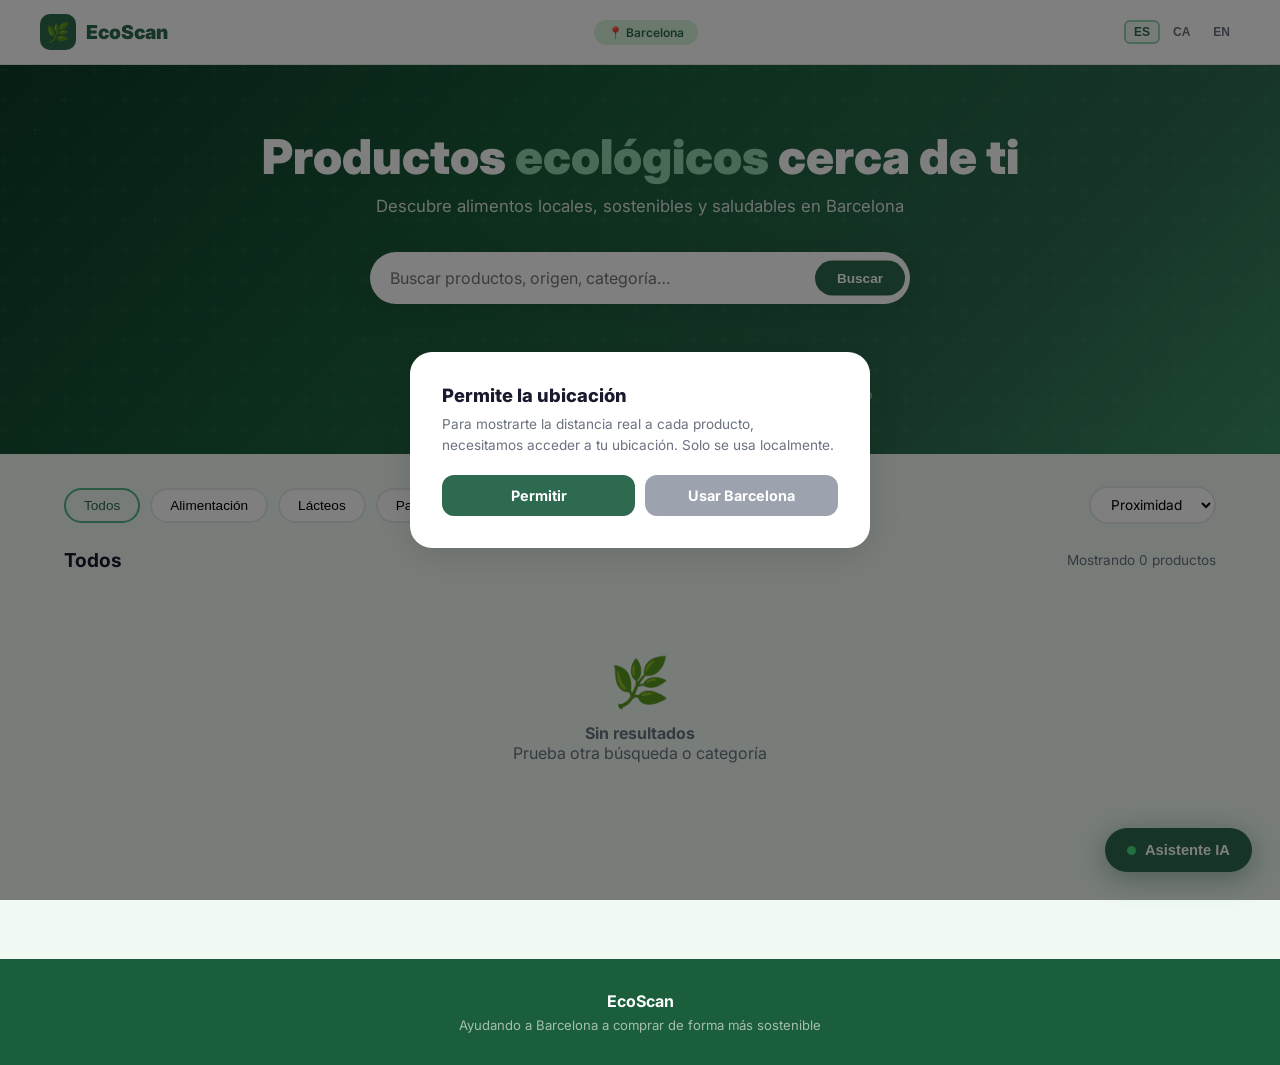
==== frontend/index.html @ 8c28e882 "feat: paginación prefetch (50 fetch / 15 por página) y búsqueda no destructiva - P_ALL acumula todos" ====
<!DOCTYPE html>
<html lang="es">

<head>
    <meta charset="UTF-8" />
    <meta name="viewport" content="width=device-width, initial-scale=1.0" />
    <title>EcoScan — Productos ecológicos en Barcelona</title>
    <meta name="description"
        content="Descubre productos ecológicos locales en Barcelona con Nutriscore, Ecoscore y huella de carbono." />
    <link rel="preconnect" href="https://fonts.googleapis.com" />
    <link rel="preconnect" href="https://fonts.gstatic.com" crossorigin />
    <link href="https://fonts.googleapis.com/css2?family=Inter:wght@400;500;600;700;800;900&display=swap"
        rel="stylesheet" />
    <link rel="stylesheet" href="css/styles.css" />
</head>

<body>

    <!-- ── Header ── -->
    <header>
        <div class="hinner">
            <a class="logo" href="#">
                <div class="logo-box">🌿</div>
                <span data-i18n="app_name">EcoScan</span>
            </a>
            <div class="loc-badge" id="locBadge">📍 Barcelona</div>
            <div class="lang-sw">
                <button class="lang-btn active" data-lang="es">ES</button>
                <button class="lang-btn" data-lang="ca">CA</button>
                <button class="lang-btn" data-lang="en">EN</button>
            </div>
        </div>
    </header>

    <!-- ── Hero ── -->
    <section class="hero">
        <h1 data-i18n="hero_title">Productos <span>ecológicos</span> cerca de ti</h1>
        <p data-i18n="hero_sub">Descubre alimentos locales, sostenibles y saludables en Barcelona</p>
        <div class="search-wrap">
            <input id="searchInput" type="text" data-i18n="search_ph" placeholder="Buscar productos, origen, categoría…"
                autocomplete="off" />
            <button id="searchBtn" class="search-btn" data-i18n="search_btn">Buscar</button>
        </div>
        <div class="hero-stats">
            <div class="hstat">
                <div class="hstat-v" id="statN">11</div>
                <div class="hstat-l" data-i18n="stat_n">productos</div>
            </div>
            <div class="hstat">
                <div class="hstat-v" id="statLocal">—</div>
                <div class="hstat-l" data-i18n="stat_local">% origen local</div>
            </div>
            <div class="hstat">
                <div class="hstat-v" id="statNS">—</div>
                <div class="hstat-l" data-i18n="stat_ns">Nutriscore A</div>
            </div>
            <div class="hstat">
                <div class="hstat-v" id="statCO2">—</div>
                <div class="hstat-l" data-i18n="stat_co2">kg CO₂ ahorrado</div>
            </div>
        </div>
    </section>

    <!-- ── Main content ── -->
    <main class="main">
        <!-- Filter chips -->
        <div class="filters">
            <button class="chip on" data-cat="all" onclick="setCat('all')" data-i18n="filters_all">Todos</button>
            <button class="chip" data-cat="Alimentación" onclick="setCat('Alimentación')"
                data-i18n="cat_food">Alimentación</button>
            <button class="chip" data-cat="Lácteos" onclick="setCat('Lácteos')" data-i18n="cat_dairy">Lácteos</button>
            <button class="chip" data-cat="Panadería" onclick="setCat('Panadería')"
                data-i18n="cat_bakery">Panadería</button>
            <button class="chip" data-cat="Bebidas" onclick="setCat('Bebidas')" data-i18n="cat_drinks">Bebidas</button>
            <select id="sortSel" class="sort">
                <option value="prox" data-i18n="sort_prox">Proximidad</option>
                <option value="ns" data-i18n="sort_ns">Nutriscore</option>
                <option value="es" data-i18n="sort_es">Ecoscore</option>
            </select>
        </div>

        <!-- Count row -->
        <div class="sh">
            <h2 data-i18n="filters_all">Todos</h2>
            <span class="sh-count" id="count"></span>
        </div>

        <!-- Product grid -->
        <div class="grid" id="grid"></div>

        <!-- Pagination -->
        <div class="pag" id="pagination"></div>
    </main>

    <!-- ── Footer ── -->
    <footer>
        <strong data-i18n="footer_title">EcoScan</strong>
        <p data-i18n="footer_sub">Ayudando a Barcelona a comprar de forma más sostenible</p>
    </footer>

    <!-- ── FAB ── -->
    <button id="fab" class="fab">
        <div class="fab-dot"></div>
        <span data-i18n="fab">Asistente IA</span>
    </button>

    <!-- ── Chat panel ── -->
    <div id="chatPanel" class="chat">
        <div class="chat-head">
            <div>🌿</div>
            <div class="chat-head-txt">
                <h3 data-i18n="chat_title">Asistente EcoScan</h3>
                <p data-i18n="chat_sub">Alimentado por Gemini AI</p>
            </div>
            <button id="chatClose" class="chat-close">✕</button>
        </div>
        <div class="chat-msgs" id="chatMsgs"></div>
        <div class="chat-inp">
            <input id="chatInput" type="text" data-i18n="chat_ph" placeholder="Pregunta sobre productos ecológicos…"
                autocomplete="off" />
            <button id="sendBtn" class="send-btn">➤</button>
        </div>
    </div>

    <!-- ── Geo permission modal ── -->
    <div id="geoOverlay" class="overlay">
        <div class="modal">
            <h2 data-i18n="modal_perm">Permite la ubicación</h2>
            <p data-i18n="modal_perm_txt">Para mostrarte la distancia real a cada producto, necesitamos acceder a tu
                ubicación. Solo se usa localmente.</p>
            <div class="mbtn-row">
                <button id="geoAllow" class="btn-p" data-i18n="modal_allow">Permitir</button>
                <button id="geoSkip" class="btn-p" style="background:#9CA3AF" onclick="closeModal()"
                    data-i18n="modal_skip">Usar Barcelona</button>
            </div>
        </div>
    </div>

    <!-- ── Scripts (order matters) ── -->
    <script src="js/i18n.js?v=2"></script>
    <script src="js/data.js?v=2"></script>
    <script src="js/geo.js?v=2"></script>
    <script src="js/render.js?v=2"></script>
    <script src="js/api.js?v=2"></script>
    <script src="js/chat.js?v=2"></script>
    <script src="js/app.js"></script>
</body>

</html>
---- frontend/css/styles.css ----
*,
*::before,
*::after {
    box-sizing: border-box;
    margin: 0;
    padding: 0
}

:root {
    --g900: #1B5E3B;
    --g700: #2D6A4F;
    --g500: #52B788;
    --g300: #95D5B2;
    --g100: #D8F3DC;
    --g50: #F0FAF3;
    --sa: #038141;
    --sb: #85BB2F;
    --sc: #FECB02;
    --sd: #EF7D00;
    --se: #E63312;
    --bg: #F0FAF3;
    --card: #fff;
    --text: #1A1A2E;
    --muted: #6B7280;
    --border: #E5E7EB;
    --sh: 0 2px 12px rgba(0, 0, 0, .07);
    --shl: 0 8px 40px rgba(0, 0, 0, .13)
}

body {
    font-family: 'Inter', sans-serif;
    background: var(--bg);
    color: var(--text);
    min-height: 100vh
}

/* ── Header ── */
header {
    background: #fff;
    border-bottom: 1px solid var(--border);
    position: sticky;
    top: 0;
    z-index: 100;
    padding: 0 24px
}

.hinner {
    max-width: 1200px;
    margin: 0 auto;
    height: 64px;
    display: flex;
    align-items: center;
    justify-content: space-between
}

.logo {
    display: flex;
    align-items: center;
    gap: 10px;
    font-weight: 900;
    font-size: 1.2rem;
    color: var(--g700);
    text-decoration: none
}

.logo-box {
    width: 36px;
    height: 36px;
    background: var(--g700);
    border-radius: 10px;
    display: flex;
    align-items: center;
    justify-content: center;
    font-size: 19px
}

.loc-badge {
    background: var(--g100);
    color: var(--g700);
    padding: 5px 14px;
    border-radius: 20px;
    font-size: .75rem;
    font-weight: 600;
    display: flex;
    align-items: center;
    gap: 5px
}

.cfg-btn {
    background: none;
    border: none;
    cursor: pointer;
    font-size: 1.3rem;
    color: var(--muted);
    padding: 6px;
    border-radius: 8px;
    transition: .15s
}

.cfg-btn:hover {
    background: var(--g50);
    color: var(--g700)
}

.lang-sw {
    display: flex;
    gap: 3px;
    align-items: center
}

.lang-btn {
    background: none;
    border: 2px solid transparent;
    border-radius: 6px;
    cursor: pointer;
    font-size: .75rem;
    font-weight: 700;
    padding: 4px 8px;
    color: var(--muted);
    transition: .15s;
    line-height: 1
}

.lang-btn.active,
.lang-btn:hover {
    border-color: var(--g300);
    background: var(--g50);
    color: var(--g700)
}

/* ── Hero ── */
.hero {
    background: linear-gradient(135deg, #0d3b26 0%, var(--g900) 40%, var(--g700) 75%, #3a8f65 100%);
    color: #fff;
    padding: 64px 24px 52px;
    text-align: center;
    position: relative;
    overflow: hidden
}

.hero::before {
    content: '';
    position: absolute;
    inset: 0;
    background: url("data:image/svg+xml,%3Csvg width='60' height='60' viewBox='0 0 60 60' xmlns='http://www.w3.org/2000/svg'%3E%3Cg fill='none' fill-rule='evenodd'%3E%3Cg fill='%23ffffff' fill-opacity='0.03'%3E%3Cpath d='M36 34v-4h-2v4h-4v2h4v4h2v-4h4v-2h-4zm0-30V0h-2v4h-4v2h4v4h2V6h4V4h-4zM6 34v-4H4v4H0v2h4v4h2v-4h4v-2H6zM6 4V0H4v4H0v2h4v4h2V6h4V4H6z'/%3E%3C/g%3E%3C/g%3E%3C/svg%3E")
}

.hero h1 {
    font-size: clamp(1.8rem, 5vw, 3rem);
    font-weight: 900;
    margin-bottom: 12px;
    line-height: 1.15;
    position: relative
}

.hero h1 span {
    color: #95d5b2
}

.hero p {
    font-size: 1.05rem;
    opacity: .85;
    margin-bottom: 36px;
    position: relative
}

.search-wrap {
    max-width: 540px;
    margin: 0 auto;
    position: relative
}

.search-wrap input {
    width: 100%;
    padding: 16px 130px 16px 20px;
    border: none;
    border-radius: 50px;
    font-size: 1rem;
    font-family: 'Inter', sans-serif;
    box-shadow: var(--shl);
    outline: none
}

.search-btn {
    position: absolute;
    right: 5px;
    top: 50%;
    transform: translateY(-50%);
    background: var(--g700);
    color: #fff;
    border: none;
    border-radius: 50px;
    padding: 10px 22px;
    cursor: pointer;
    font-weight: 700;
    font-size: .85rem;
    transition: .2s
}

.search-btn:hover {
    background: var(--g900)
}

.hero-stats {
    display: flex;
    justify-content: center;
    gap: clamp(20px, 4vw, 48px);
    margin-top: 44px;
    flex-wrap: wrap;
    position: relative
}

.hstat {
    text-align: center
}

.hstat-v {
    font-size: clamp(1.6rem, 4vw, 2.2rem);
    font-weight: 900;
    line-height: 1
}

.hstat-l {
    font-size: .78rem;
    opacity: .7;
    margin-top: 4px
}

/* ── Filters ── */
.main {
    max-width: 1200px;
    margin: 0 auto;
    padding: 32px 24px
}

.filters {
    display: flex;
    flex-wrap: wrap;
    gap: 10px;
    margin-bottom: 24px;
    align-items: center
}

.chip {
    padding: 8px 18px;
    border-radius: 50px;
    border: 2px solid var(--border);
    background: #fff;
    cursor: pointer;
    font-size: .85rem;
    font-weight: 500;
    transition: .15s;
    white-space: nowrap
}

.chip:hover,
.chip.on {
    border-color: var(--g500);
    background: var(--g50);
    color: var(--g700)
}

.sort {
    margin-left: auto;
    padding: 8px 16px;
    border-radius: 50px;
    border: 2px solid var(--border);
    background: #fff;
    font-family: 'Inter', sans-serif;
    font-size: .85rem;
    cursor: pointer;
    outline: none
}

.sh {
    display: flex;
    align-items: center;
    justify-content: space-between;
    margin-bottom: 20px
}

.sh h2 {
    font-size: 1.2rem;
    font-weight: 700
}

.sh-count {
    color: var(--muted);
    font-size: .85rem
}

/* ── Skeleton ── */
@keyframes shimmer {
    0%   { background-position: -200% 0 }
    100% { background-position:  200% 0 }
}

.skel {
    background: linear-gradient(90deg, #e8e8e8 25%, #f3f3f3 50%, #e8e8e8 75%);
    background-size: 200% 100%;
    animation: shimmer 1.4s infinite;
    border-radius: 6px
}

.card-skel { pointer-events: none }

.grid-loading {
    opacity: .45;
    pointer-events: none;
    transition: opacity .2s
}
.skel-img    { width: 2rem; height: 2rem; flex-shrink: 0; border-radius: 6px }
.skel-line   { height: 12px; border-radius: 4px }
.skel-rating { height: 32px; margin: 0 0 2px }
.skel-score  { height: 48px; flex: 1; border-radius: 8px }
.skel-dist   { height: 36px; margin: 8px 18px }

/* ── Pagination ── */
.pag {
    display: flex;
    justify-content: center;
    align-items: center;
    gap: 4px;
    margin: 36px 0 8px;
    flex-wrap: wrap
}

.pag-btn {
    min-width: 38px;
    height: 38px;
    padding: 0 8px;
    border-radius: 10px;
    border: none;
    background: transparent;
    font-family: 'Inter', sans-serif;
    font-size: .9rem;
    font-weight: 600;
    cursor: pointer;
    color: var(--muted);
    transition: background .15s, color .15s
}

.pag-btn:hover:not(:disabled):not(.active) {
    background: var(--g100);
    color: var(--g700)
}

.pag-btn.active {
    background: var(--g700);
    color: #fff;
    border-radius: 10px
}

.pag-btn:disabled {
    opacity: .3;
    cursor: default
}

.pag-arrow {
    font-size: 1.2rem;
    color: var(--g700)
}

.pag-ellipsis {
    color: var(--muted);
    font-size: .9rem;
    padding: 0 4px;
    user-select: none
}

/* ── Grid & Card ── */
.grid {
    display: grid;
    grid-template-columns: repeat(auto-fill, minmax(300px, 1fr));
    gap: 20px
}

.card {
    background: #fff;
    border-radius: 18px;
    overflow: hidden;
    box-shadow: var(--sh);
    transition: transform .2s, box-shadow .2s;
    cursor: pointer;
    border: 1px solid transparent
}

.card:hover {
    transform: translateY(-5px);
    box-shadow: var(--shl);
    border-color: var(--g100)
}

.card-top {
    padding: 18px 18px 14px;
    display: flex;
    align-items: flex-start;
    gap: 14px;
    border-bottom: 1px solid var(--border)
}

.p-emoji {
    font-size: 2.8rem;
    line-height: 1;
    flex-shrink: 0
}

.p-img {
    width: 4rem;
    height: 4rem;
    object-fit: contain;
    border-radius: 6px;
    flex-shrink: 0;
    background: #f9fafb
}

.p-meta {
    flex: 1;
    min-width: 0
}

.p-cat {
    font-size: .7rem;
    color: var(--muted);
    font-weight: 600;
    text-transform: uppercase;
    letter-spacing: .06em;
    margin-bottom: 3px
}

.p-name {
    font-size: 1rem;
    font-weight: 700;
    margin-bottom: 4px;
    white-space: nowrap;
    overflow: hidden;
    text-overflow: ellipsis
}

.p-origin {
    font-size: .78rem;
    color: var(--muted);
    display: flex;
    align-items: center;
    gap: 3px
}

.season {
    background: #FFF8E1;
    color: #E65100;
    padding: 3px 9px;
    border-radius: 5px;
    font-size: .65rem;
    font-weight: 700;
    flex-shrink: 0
}

/* ── Rating banner ── */
.rating-bar {
    padding: 9px 18px;
    display: flex;
    align-items: center;
    gap: 8px;
    font-size: .8rem;
    font-weight: 600
}

/* ── Scores row ── */
.scores-row {
    padding: 12px 18px;
    display: flex;
    align-items: flex-end;
    gap: 14px;
    border-bottom: 1px solid var(--border)
}

.score-col {
    display: flex;
    flex-direction: column;
    align-items: center;
    gap: 4px
}

.score-label {
    font-size: .62rem;
    font-weight: 600;
    text-transform: uppercase;
    letter-spacing: .05em;
    color: var(--muted)
}

.ns-scale {
    display: flex;
    gap: 3px
}

.ns-l {
    width: 24px;
    height: 24px;
    border-radius: 5px;
    display: flex;
    align-items: center;
    justify-content: center;
    font-size: .7rem;
    font-weight: 800;
    color: #fff;
    opacity: .3;
    transition: .2s
}

.ns-l.active {
    opacity: 1;
    transform: scale(1.15)
}

.ns-l.na {
    opacity: .5;
    font-size: .65rem
}

.nl-a {
    background: var(--sa)
}

.nl-b {
    background: var(--sb)
}

.nl-c {
    background: var(--sc);
    color: #333 !important
}

.nl-d {
    background: var(--sd)
}

.nl-e {
    background: var(--se)
}

.nl-x {
    background: #9CA3AF
}

.price-col {
    margin-left: auto;
    text-align: right
}

.price-val {
    font-weight: 800;
    font-size: 1.1rem;
    color: var(--g700)
}

.price-unit {
    font-size: .72rem;
    color: var(--muted);
    font-weight: 400
}

.co2-tag {
    font-size: .68rem;
    font-weight: 600;
    margin-top: 2px
}

/* ── Distance bar ── */
.dist-section {
    padding: 10px 18px 14px
}

.dist-header {
    display: flex;
    justify-content: space-between;
    font-size: .72rem;
    color: var(--muted);
    margin-bottom: 6px
}

.dist-header strong {
    font-weight: 600;
    color: var(--text)
}

.dist-bar {
    height: 7px;
    background: var(--g100);
    border-radius: 4px;
    overflow: hidden
}

.dist-fill {
    height: 100%;
    border-radius: 4px
}

/* ── Certs ── */
.card-foot {
    padding: 12px 18px;
    border-top: 1px solid var(--border);
    display: flex;
    gap: 4px;
    flex-wrap: wrap
}

.cert {
    background: var(--g100);
    color: var(--g700);
    padding: 3px 9px;
    border-radius: 5px;
    font-size: .68rem;
    font-weight: 600
}

/* ── FAB ── */
.fab {
    position: fixed;
    bottom: 28px;
    right: 28px;
    background: var(--g700);
    color: #fff;
    border: none;
    border-radius: 50px;
    padding: 14px 22px;
    font-size: .92rem;
    font-weight: 700;
    cursor: pointer;
    box-shadow: 0 6px 28px rgba(45, 106, 79, .45);
    display: flex;
    align-items: center;
    gap: 9px;
    z-index: 200;
    transition: .2s
}

.fab:hover {
    background: var(--g900);
    transform: scale(1.04)
}

.fab-dot {
    width: 9px;
    height: 9px;
    background: #4ade80;
    border-radius: 50%;
    animation: pulse 2s infinite
}

@keyframes pulse {

    0%,
    100% {
        opacity: 1;
        transform: scale(1)
    }

    50% {
        opacity: .5;
        transform: scale(.8)
    }
}

/* ── Chat panel ── */
.chat {
    position: fixed;
    bottom: 88px;
    right: 28px;
    width: 380px;
    max-width: calc(100vw - 40px);
    background: #fff;
    border-radius: 22px;
    box-shadow: var(--shl);
    z-index: 200;
    display: none;
    flex-direction: column;
    max-height: 580px;
    overflow: hidden
}

.chat.open {
    display: flex
}

.chat-head {
    padding: 16px 18px;
    background: var(--g700);
    color: #fff;
    display: flex;
    align-items: center;
    gap: 12px
}

.chat-head-txt h3 {
    font-size: .9rem;
    font-weight: 700
}

.chat-head-txt p {
    font-size: .72rem;
    opacity: .75
}

.chat-close {
    margin-left: auto;
    background: rgba(255, 255, 255, .15);
    border: none;
    color: #fff;
    width: 28px;
    height: 28px;
    border-radius: 50%;
    cursor: pointer;
    font-size: 1rem;
    display: flex;
    align-items: center;
    justify-content: center
}

.chat-msgs {
    flex: 1;
    overflow-y: auto;
    padding: 14px;
    display: flex;
    flex-direction: column;
    gap: 10px
}

.msg {
    max-width: 88%;
    padding: 10px 14px;
    border-radius: 16px;
    font-size: .84rem;
    line-height: 1.45
}

.msg.bot {
    background: var(--g50);
    border: 1px solid var(--g100);
    align-self: flex-start;
    border-bottom-left-radius: 4px
}

.msg.bot p { margin: 0 0 6px }
.msg.bot p:last-child { margin-bottom: 0 }
.msg.bot ul {
    margin: 4px 0 6px;
    padding-left: 18px
}
.msg.bot li { margin-bottom: 3px }
.msg.bot strong { font-weight: 700; color: var(--g900) }
.msg.bot em { font-style: italic }

.msg.user {
    background: var(--g700);
    color: #fff;
    align-self: flex-end;
    border-bottom-right-radius: 4px
}

.chat-inp {
    padding: 12px 14px;
    border-top: 1px solid var(--border);
    display: flex;
    gap: 8px
}

.chat-inp input {
    flex: 1;
    padding: 10px 14px;
    border: 2px solid var(--border);
    border-radius: 50px;
    font-family: 'Inter', sans-serif;
    font-size: .84rem;
    outline: none;
    transition: .15s
}

.chat-inp input:focus {
    border-color: var(--g500)
}

.send-btn {
    background: var(--g700);
    color: #fff;
    border: none;
    border-radius: 50%;
    width: 40px;
    height: 40px;
    cursor: pointer;
    font-size: 1.1rem;
    flex-shrink: 0;
    transition: .15s
}

.send-btn:hover {
    background: var(--g900)
}

.typing {
    display: flex;
    gap: 5px;
    padding: 10px 14px;
    background: var(--g50);
    border-radius: 16px;
    border-bottom-left-radius: 4px;
    align-self: flex-start
}

.td {
    width: 8px;
    height: 8px;
    background: var(--g500);
    border-radius: 50%;
    animation: bounce 1.2s infinite
}

.td:nth-child(2) {
    animation-delay: .2s
}

.td:nth-child(3) {
    animation-delay: .4s
}

@keyframes bounce {

    0%,
    60%,
    100% {
        transform: translateY(0);
        opacity: .5
    }

    30% {
        transform: translateY(-7px);
        opacity: 1
    }
}

/* ── Modal ── */
.overlay {
    display: none;
    position: fixed;
    inset: 0;
    background: rgba(0, 0, 0, .5);
    z-index: 300;
    align-items: center;
    justify-content: center;
    padding: 20px
}

.overlay.open {
    display: flex
}

.modal {
    background: #fff;
    border-radius: 22px;
    padding: 32px;
    max-width: 460px;
    width: 100%;
    box-shadow: var(--shl)
}

.modal h2 {
    font-size: 1.15rem;
    font-weight: 800;
    margin-bottom: 8px
}

.modal p {
    color: var(--muted);
    font-size: .85rem;
    line-height: 1.5;
    margin-bottom: 20px
}

.mbtn-row {
    display: flex;
    gap: 10px
}

.btn-p {
    flex: 1;
    background: var(--g700);
    color: #fff;
    border: none;
    padding: 12px;
    border-radius: 12px;
    font-family: 'Inter', sans-serif;
    font-size: .9rem;
    font-weight: 700;
    cursor: pointer;
    transition: .15s
}

.btn-p:hover {
    background: var(--g900)
}

/* ── Footer ── */
footer {
    background: var(--g900);
    color: #fff;
    padding: 32px 24px;
    text-align: center;
    margin-top: 60px
}

footer p {
    opacity: .6;
    font-size: .82rem;
    margin-top: 6px
}

.no-r {
    text-align: center;
    padding: 60px;
    color: var(--muted);
    grid-column: 1/-1
}

.no-r-i {
    font-size: 3rem;
    margin-bottom: 12px
}

@media (max-width: 600px) {
    header {
        padding: 0 12px
    }

    .hinner {
        height: 52px
    }

    .logo {
        font-size: 1rem;
        gap: 7px
    }

    .logo-box {
        width: 30px;
        height: 30px;
        font-size: 15px
    }

    .loc-badge {
        font-size: .68rem;
        padding: 4px 10px
    }

    .lang-btn {
        font-size: .68rem;
        padding: 3px 6px
    }

    .hero {
        padding: 28px 16px 24px
    }

    .hero h1 {
        font-size: 1.7rem
    }

    .hero p {
        font-size: .9rem;
        margin-bottom: 20px
    }

    .search-wrap {
        max-width: 100%
    }

    .search-wrap input {
        padding: 13px 96px 13px 16px;
        font-size: .9rem
    }

    .search-btn {
        font-size: .78rem;
        padding: 8px 14px
    }

    .hstat-v {
        font-size: 1.5rem
    }

    .hero-stats {
        gap: 14px;
        margin-top: 22px
    }

    .main {
        padding: 20px 12px
    }

    .filters {
        flex-wrap: nowrap;
        overflow-x: auto;
        padding-bottom: 6px;
        -webkit-overflow-scrolling: touch;
        scrollbar-width: none
    }

    .filters::-webkit-scrollbar {
        display: none
    }

    .chip {
        flex-shrink: 0
    }

    .sort {
        flex-shrink: 0;
        margin-left: 8px
    }

    .grid {
        grid-template-columns: 1fr
    }

    .fab {
        padding: 12px 18px;
        font-size: .85rem;
        bottom: 16px;
        right: 16px
    }

    .chat {
        position: fixed;
        inset: 0;
        width: 100%;
        max-width: 100%;
        border-radius: 0;
        max-height: 100dvh
    }
}
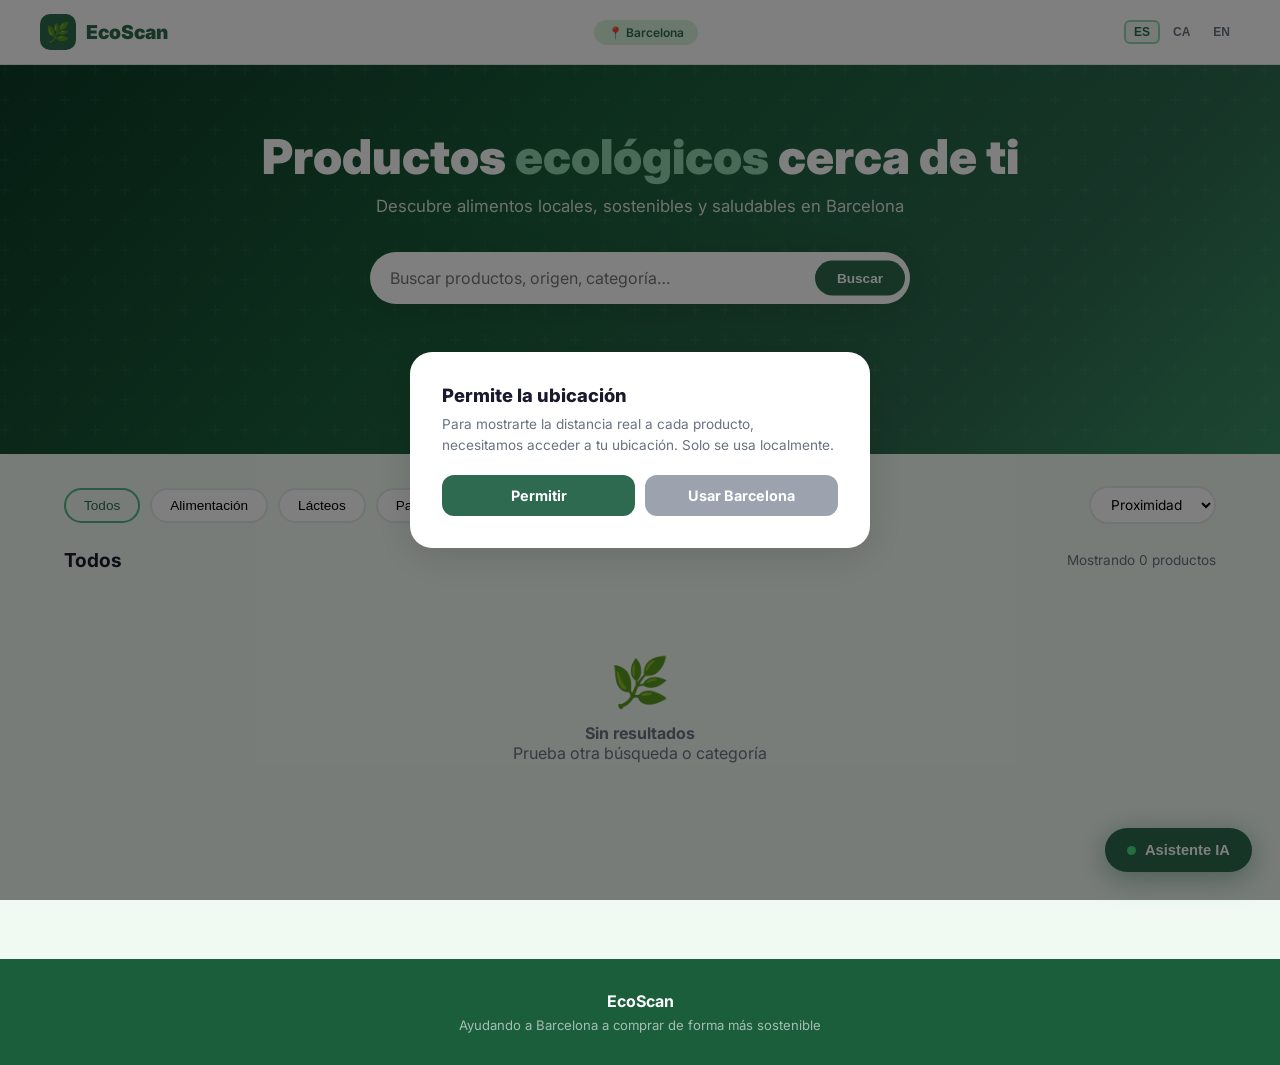
==== commit cb161850: "feat: proximity sort from user location and remove CO2 stats - Backend sorts products by real distan" ====
--- a/frontend/index.html
+++ b/frontend/index.html
@@ -54,10 +54,6 @@
                 <div class="hstat-v" id="statNS">—</div>
                 <div class="hstat-l" data-i18n="stat_ns">Nutriscore A</div>
             </div>
-            <div class="hstat">
-                <div class="hstat-v" id="statCO2">—</div>
-                <div class="hstat-l" data-i18n="stat_co2">kg CO₂ ahorrado</div>
-            </div>
         </div>
     </section>
 
@@ -78,6 +74,13 @@
                 <option value="es" data-i18n="sort_es">Ecoscore</option>
             </select>
         </div>
+
+        <!-- IA Filter chips-->
+        <h6 class="filters_ai hidden" id="filters_ia-component">
+            <span class="filters_ai-title"> 
+                <span data-i18n="filters_ia-title">Filtros IA</span> :
+            </span>
+        </h6>
 
         <!-- Count row -->
         <div class="sh">
@@ -112,13 +115,36 @@
                 <h3 data-i18n="chat_title">Asistente EcoScan</h3>
                 <p data-i18n="chat_sub">Alimentado por Gemini AI</p>
             </div>
-            <button id="chatClose" class="chat-close">✕</button>
+            <div class="chat-head-actions">
+                <button id="chatNewBtn" class="chat-head-btn" title="Nueva conversación">＋</button>
+                <button id="chatHistBtn" class="chat-head-btn" title="Historial">💬</button>
+                <button id="chatClose" class="chat-close">✕</button>
+            </div>
         </div>
         <div class="chat-msgs" id="chatMsgs"></div>
+        <div id="chatHistoryPanel" class="chat-history"></div>
         <div class="chat-inp">
             <input id="chatInput" type="text" data-i18n="chat_ph" placeholder="Pregunta sobre productos ecológicos…"
                 autocomplete="off" />
             <button id="sendBtn" class="send-btn">➤</button>
+        </div>
+    </div>
+
+    <!-- ── Product detail modal ── -->
+    <div id="productModal" class="pm-overlay">
+        <div class="pm-backdrop" onclick="closeProductModal()"></div>
+        <div class="pm-card">
+            <button class="pm-close-btn" onclick="closeProductModal()">✕</button>
+            <div class="pm-img-col" id="pmImgCol"></div>
+            <div class="pm-info-col" id="pmInfoCol"></div>
+            <div class="pm-chat-col">
+                <div class="pm-chat-head">💬 <span data-i18n="chat_title">Asistente EcoScan</span></div>
+                <div class="pm-chat-msgs" id="pmChatMsgs"></div>
+                <div class="pm-chat-inp">
+                    <input id="pmChatInput" type="text" autocomplete="off" />
+                    <button id="pmSendBtn" class="send-btn">➤</button>
+                </div>
+            </div>
         </div>
     </div>
 
@@ -143,6 +169,7 @@
     <script src="js/render.js?v=2"></script>
     <script src="js/api.js?v=2"></script>
     <script src="js/chat.js?v=2"></script>
+    <script src="js/modal.js"></script>
     <script src="js/app.js"></script>
 </body>
 
--- a/frontend/css/styles.css
+++ b/frontend/css/styles.css
@@ -241,6 +241,19 @@
     align-items: center
 }
 
+.filters_ai {
+    display: flex;
+    align-items: center;
+    gap: 4px;
+    flex-wrap: wrap;
+    margin-bottom: 24px;
+}
+
+.filters_ai-title{
+    white-space: nowrap;
+    display: inline-block;
+}
+
 .chip {
     padding: 8px 18px;
     border-radius: 50px;
@@ -258,6 +271,21 @@
     border-color: var(--g500);
     background: var(--g50);
     color: var(--g700)
+}
+
+.filters_ai {
+    .chip {
+        padding: 2px 10px;
+        cursor: default;
+    }
+
+    .chip.delete {
+        cursor: pointer;
+    }
+}
+
+.filters_ai.hidden {
+    display: none;
 }
 
 .sort {
@@ -702,8 +730,34 @@
     opacity: .75
 }
 
+.chat-head-actions {
+    margin-left: auto;
+    display: flex;
+    align-items: center;
+    gap: 6px
+}
+
+.chat-head-btn {
+    background: rgba(255, 255, 255, .15);
+    border: none;
+    color: #fff;
+    width: 28px;
+    height: 28px;
+    border-radius: 50%;
+    cursor: pointer;
+    font-size: .85rem;
+    display: flex;
+    align-items: center;
+    justify-content: center;
+    transition: background .15s
+}
+
+.chat-head-btn:hover,
+.chat-head-btn.active {
+    background: rgba(255, 255, 255, .3)
+}
+
 .chat-close {
-    margin-left: auto;
     background: rgba(255, 255, 255, .15);
     border: none;
     color: #fff;
@@ -717,6 +771,57 @@
     justify-content: center
 }
 
+.chat-close:hover {
+    background: rgba(255, 255, 255, .3)
+}
+
+.chat-history {
+    display: none;
+    flex-direction: column;
+    gap: 8px;
+    flex: 1;
+    overflow-y: auto;
+    padding: 14px
+}
+
+.chat-history.open {
+    display: flex
+}
+
+.chat-hist-item {
+    background: var(--g50);
+    border: 1px solid var(--g100);
+    border-radius: 12px;
+    padding: 10px 14px;
+    cursor: pointer;
+    transition: background .15s
+}
+
+.chat-hist-item:hover {
+    background: var(--g100)
+}
+
+.chi-title {
+    font-size: .84rem;
+    font-weight: 600;
+    white-space: nowrap;
+    overflow: hidden;
+    text-overflow: ellipsis
+}
+
+.chi-date {
+    font-size: .72rem;
+    color: #6B7280;
+    margin-top: 3px
+}
+
+.chat-hist-empty {
+    text-align: center;
+    color: #9CA3AF;
+    font-size: .84rem;
+    margin-top: 24px
+}
+
 .chat-msgs {
     flex: 1;
     overflow-y: auto;
@@ -743,6 +848,37 @@
 
 .msg.bot p { margin: 0 0 6px }
 .msg.bot p:last-child { margin-bottom: 0 }
+.tool-progress {
+    color: #6B7280;
+    font-style: italic;
+    animation: tool-pulse 1.4s ease-in-out infinite;
+}
+@keyframes tool-pulse {
+    0%, 100% { opacity: 1 }
+    50%       { opacity: 0.35 }
+}
+.chat-product-link {
+    background: var(--g100);
+    border: 1px solid var(--g300);
+    color: var(--g700);
+    border-radius: 20px;
+    padding: 3px 12px;
+    font-size: .8rem;
+    font-weight: 600;
+    cursor: pointer;
+    font-family: inherit;
+    display: inline-flex;
+    align-items: center;
+    gap: 4px;
+    vertical-align: middle;
+    transition: background .15s, transform .1s
+}
+
+.chat-product-link:hover {
+    background: var(--g200);
+    transform: translateY(-1px)
+}
+
 .msg.bot ul {
     margin: 4px 0 6px;
     padding-left: 18px
@@ -926,6 +1062,297 @@
     margin-bottom: 12px
 }
 
+/* ── Product detail modal ─────────────────────────────────────────────────── */
+.pm-overlay {
+    position: fixed;
+    inset: 0;
+    z-index: 300;
+    display: none;
+    align-items: center;
+    justify-content: center;
+    padding: 20px
+}
+
+.pm-overlay.open {
+    display: flex
+}
+
+.pm-backdrop {
+    position: absolute;
+    inset: 0;
+    background: rgba(0, 0, 0, .55);
+    backdrop-filter: blur(3px)
+}
+
+.pm-card {
+    position: relative;
+    z-index: 1;
+    background: #fff;
+    border-radius: 20px;
+    overflow: hidden;
+    width: 90vw;
+    max-width: 1100px;
+    height: 85vh;
+    display: grid;
+    grid-template-columns: 260px 1fr 320px;
+    box-shadow: 0 25px 60px rgba(0, 0, 0, .3)
+}
+
+.pm-close-btn {
+    position: absolute;
+    top: 12px;
+    right: 12px;
+    z-index: 10;
+    background: rgba(255, 255, 255, .2);
+    border: none;
+    width: 32px;
+    height: 32px;
+    border-radius: 50%;
+    cursor: pointer;
+    font-size: .9rem;
+    display: flex;
+    align-items: center;
+    justify-content: center;
+    color: #fff;
+    transition: background .15s
+}
+
+.pm-close-btn:hover {
+    background: rgba(255, 255, 255, .35)
+}
+
+.pm-img-col {
+    background: var(--g50);
+    display: flex;
+    align-items: center;
+    justify-content: center;
+    overflow: hidden;
+    border-right: 1px solid var(--g100)
+}
+
+.pm-img {
+    width: 100%;
+    height: 100%;
+    object-fit: contain;
+    padding: 24px
+}
+
+.pm-emoji-large {
+    font-size: 6rem
+}
+
+.pm-info-col {
+    overflow-y: auto;
+    padding: 28px 24px;
+    border-right: 1px solid var(--g100)
+}
+
+.pm-title {
+    font-size: 1.2rem;
+    font-weight: 800;
+    color: #111827;
+    margin: 0 40px 6px 0;
+    line-height: 1.3
+}
+
+.pm-cat-origin {
+    font-size: .82rem;
+    color: #6B7280;
+    margin-bottom: 16px
+}
+
+.pm-rating-bar {
+    display: inline-block;
+    border-radius: 8px;
+    padding: 6px 14px;
+    font-size: .82rem;
+    font-weight: 600;
+    margin-bottom: 20px
+}
+
+.pm-scores {
+    display: flex;
+    flex-direction: column;
+    gap: 10px;
+    margin-bottom: 18px
+}
+
+.pm-score-row {
+    display: flex;
+    align-items: center;
+    gap: 12px
+}
+
+.pm-score-lbl {
+    font-size: .68rem;
+    font-weight: 700;
+    letter-spacing: .04em;
+    color: #6B7280;
+    width: 84px;
+    flex-shrink: 0
+}
+
+.pm-co2 {
+    font-size: .84rem;
+    font-weight: 600;
+    margin-bottom: 10px
+}
+
+.pm-dist {
+    font-size: .82rem;
+    color: #6B7280;
+    margin-bottom: 18px
+}
+
+.pm-desc {
+    font-size: .84rem;
+    color: #374151;
+    line-height: 1.6;
+    margin-bottom: 16px
+}
+
+.pm-brand {
+    font-size: .75rem;
+    font-weight: 700;
+    letter-spacing: .06em;
+    text-transform: uppercase;
+    color: #6B7280;
+    margin-bottom: 4px
+}
+
+.pm-top-badges {
+    display: flex;
+    flex-wrap: wrap;
+    align-items: center;
+    gap: 8px;
+    margin-bottom: 18px
+}
+
+.pm-nova {
+    display: inline-flex;
+    align-items: center;
+    color: #fff;
+    font-size: .72rem;
+    font-weight: 700;
+    border-radius: 20px;
+    padding: 5px 12px
+}
+
+.pm-section-title {
+    font-size: .75rem;
+    font-weight: 700;
+    letter-spacing: .04em;
+    text-transform: uppercase;
+    color: #6B7280;
+    margin: 18px 0 8px
+}
+
+.pm-nut-table {
+    width: 100%;
+    border-collapse: collapse;
+    font-size: .83rem;
+    margin-bottom: 4px
+}
+
+.pm-nut-table td {
+    padding: 5px 8px;
+    border-bottom: 1px solid var(--g100)
+}
+
+.pm-nut-table td:last-child {
+    text-align: right;
+    font-variant-numeric: tabular-nums
+}
+
+.pm-nut-sub td {
+    color: #6B7280;
+    font-size: .78rem
+}
+
+.pm-allergens {
+    font-size: .81rem;
+    color: #92400e;
+    background: #fef3c7;
+    border-radius: 8px;
+    padding: 8px 12px;
+    margin: 0 0 4px
+}
+
+.pm-tags {
+    display: flex;
+    flex-wrap: wrap;
+    gap: 6px;
+    margin-top: 8px
+}
+
+.pm-chat-col {
+    display: flex;
+    flex-direction: column;
+    background: var(--g50);
+    overflow: hidden
+}
+
+.pm-chat-head {
+    background: var(--g700);
+    color: #fff;
+    padding: 13px 16px;
+    font-size: .84rem;
+    font-weight: 600;
+    flex-shrink: 0
+}
+
+.pm-chat-msgs {
+    flex: 1;
+    overflow-y: auto;
+    padding: 14px;
+    display: flex;
+    flex-direction: column;
+    gap: 10px
+}
+
+.pm-chat-inp {
+    padding: 10px;
+    background: #fff;
+    border-top: 1px solid var(--g100);
+    display: flex;
+    gap: 8px;
+    flex-shrink: 0
+}
+
+.pm-chat-inp input {
+    flex: 1;
+    border: 1px solid var(--g200);
+    border-radius: 20px;
+    padding: 8px 14px;
+    font-size: .84rem;
+    outline: none;
+    font-family: inherit
+}
+
+.pm-chat-inp input:focus {
+    border-color: var(--g500)
+}
+
+@media (max-width: 768px) {
+    .pm-card {
+        grid-template-columns: 1fr;
+        grid-template-rows: 180px auto 1fr;
+        width: 96vw;
+        height: 92vh
+    }
+
+    .pm-img-col {
+        border-right: none;
+        border-bottom: 1px solid var(--g100)
+    }
+
+    .pm-info-col {
+        border-right: none;
+        border-bottom: 1px solid var(--g100);
+        max-height: 220px
+    }
+}
+
 @media (max-width: 600px) {
     header {
         padding: 0 12px
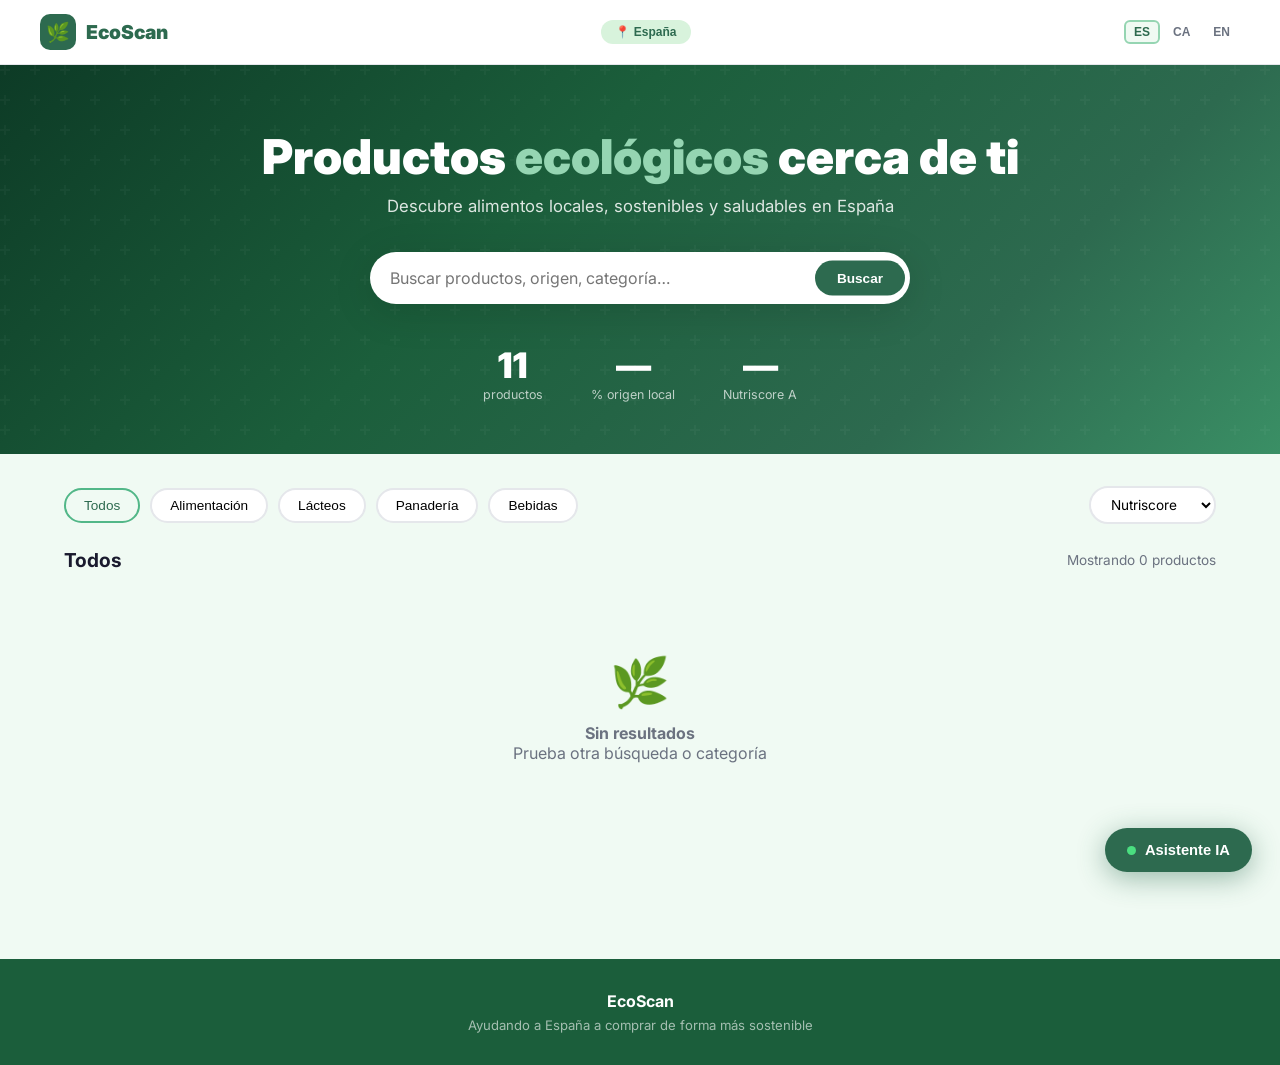
==== commit 3b545da1: "feat: location modal with geo/manual input, national scope and score sort fix - Replace geo permissi" ====
--- a/frontend/index.html
+++ b/frontend/index.html
@@ -4,9 +4,9 @@
 <head>
     <meta charset="UTF-8" />
     <meta name="viewport" content="width=device-width, initial-scale=1.0" />
-    <title>EcoScan — Productos ecológicos en Barcelona</title>
+    <title>EcoScan — Productos ecológicos en España</title>
     <meta name="description"
-        content="Descubre productos ecológicos locales en Barcelona con Nutriscore, Ecoscore y huella de carbono." />
+        content="Descubre productos ecológicos locales en España con Nutriscore, Ecoscore y análisis de sostenibilidad." />
     <link rel="preconnect" href="https://fonts.googleapis.com" />
     <link rel="preconnect" href="https://fonts.gstatic.com" crossorigin />
     <link href="https://fonts.googleapis.com/css2?family=Inter:wght@400;500;600;700;800;900&display=swap"
@@ -23,7 +23,7 @@
                 <div class="logo-box">🌿</div>
                 <span data-i18n="app_name">EcoScan</span>
             </a>
-            <div class="loc-badge" id="locBadge">📍 Barcelona</div>
+            <button class="loc-badge" id="locBadge" onclick="requestGeolocation()">📍 España</button>
             <div class="lang-sw">
                 <button class="lang-btn active" data-lang="es">ES</button>
                 <button class="lang-btn" data-lang="ca">CA</button>
@@ -35,7 +35,7 @@
     <!-- ── Hero ── -->
     <section class="hero">
         <h1 data-i18n="hero_title">Productos <span>ecológicos</span> cerca de ti</h1>
-        <p data-i18n="hero_sub">Descubre alimentos locales, sostenibles y saludables en Barcelona</p>
+        <p data-i18n="hero_sub">Descubre alimentos locales, sostenibles y saludables en España</p>
         <div class="search-wrap">
             <input id="searchInput" type="text" data-i18n="search_ph" placeholder="Buscar productos, origen, categoría…"
                 autocomplete="off" />
@@ -69,8 +69,8 @@
                 data-i18n="cat_bakery">Panadería</button>
             <button class="chip" data-cat="Bebidas" onclick="setCat('Bebidas')" data-i18n="cat_drinks">Bebidas</button>
             <select id="sortSel" class="sort">
+                <option value="ns" data-i18n="sort_ns">Nutriscore</option>
                 <option value="prox" data-i18n="sort_prox">Proximidad</option>
-                <option value="ns" data-i18n="sort_ns">Nutriscore</option>
                 <option value="es" data-i18n="sort_es">Ecoscore</option>
             </select>
         </div>
@@ -98,7 +98,7 @@
     <!-- ── Footer ── -->
     <footer>
         <strong data-i18n="footer_title">EcoScan</strong>
-        <p data-i18n="footer_sub">Ayudando a Barcelona a comprar de forma más sostenible</p>
+        <p data-i18n="footer_sub">Ayudando a España a comprar de forma más sostenible</p>
     </footer>
 
     <!-- ── FAB ── -->
@@ -148,29 +148,35 @@
         </div>
     </div>
 
-    <!-- ── Geo permission modal ── -->
-    <div id="geoOverlay" class="overlay">
+    <!-- ── Location picker modal ── -->
+    <div id="locOverlay" class="overlay">
         <div class="modal">
-            <h2 data-i18n="modal_perm">Permite la ubicación</h2>
-            <p data-i18n="modal_perm_txt">Para mostrarte la distancia real a cada producto, necesitamos acceder a tu
-                ubicación. Solo se usa localmente.</p>
-            <div class="mbtn-row">
-                <button id="geoAllow" class="btn-p" data-i18n="modal_allow">Permitir</button>
-                <button id="geoSkip" class="btn-p" style="background:#9CA3AF" onclick="closeModal()"
-                    data-i18n="modal_skip">Usar Barcelona</button>
+            <h2>📍 Tu ubicación</h2>
+            <p>Ordena los productos por cercanía usando tu ubicación o introduce una ciudad manualmente.</p>
+            <div class="mbtn-row" style="margin-bottom:16px">
+                <button class="btn-p" onclick="locUseGeo()">📡 Usar mi ubicación</button>
+                <button class="btn-p" style="background:#9CA3AF" onclick="closeLocModal()">Cancelar</button>
+            </div>
+            <div class="loc-manual">
+                <div class="loc-manual-label">O introduce una ciudad:</div>
+                <div class="loc-manual-row">
+                    <input id="locCityInput" type="text" placeholder="Ej: Palma de Mallorca" autocomplete="off" />
+                    <button class="btn-p" style="flex:0;padding:10px 18px" onclick="locUseCity()">→</button>
+                </div>
+                <div id="locCityError" class="loc-city-error"></div>
             </div>
         </div>
     </div>
 
     <!-- ── Scripts (order matters) ── -->
-    <script src="js/i18n.js?v=2"></script>
-    <script src="js/data.js?v=2"></script>
-    <script src="js/geo.js?v=2"></script>
+    <script src="js/i18n.js?v=3"></script>
+    <script src="js/data.js?v=3"></script>
+    <script src="js/geo.js?v=3"></script>
     <script src="js/render.js?v=2"></script>
     <script src="js/api.js?v=2"></script>
     <script src="js/chat.js?v=2"></script>
-    <script src="js/modal.js"></script>
-    <script src="js/app.js"></script>
+    <script src="js/modal.js?v=3"></script>
+    <script src="js/app.js?v=3"></script>
 </body>
 
 </html>
--- a/frontend/css/styles.css
+++ b/frontend/css/styles.css
@@ -83,8 +83,12 @@
     font-weight: 600;
     display: flex;
     align-items: center;
-    gap: 5px
-}
+    gap: 5px;
+    border: none;
+    cursor: pointer;
+    transition: background .15s
+}
+.loc-badge:hover { background: var(--g300) }
 
 .cfg-btn {
     background: none;
@@ -1035,6 +1039,21 @@
     background: var(--g900)
 }
 
+.loc-manual { border-top: 1px solid var(--border); padding-top: 16px }
+.loc-manual-label { font-size: .8rem; color: var(--muted); margin-bottom: 8px; font-weight: 600 }
+.loc-manual-row { display: flex; gap: 8px }
+.loc-manual-row input {
+    flex: 1;
+    border: 1.5px solid var(--border);
+    border-radius: 10px;
+    padding: 10px 14px;
+    font-family: 'Inter', sans-serif;
+    font-size: .9rem;
+    outline: none
+}
+.loc-manual-row input:focus { border-color: var(--g700) }
+.loc-city-error { font-size: .8rem; color: #ef4444; margin-top: 6px; min-height: 18px }
+
 /* ── Footer ── */
 footer {
     background: var(--g900);
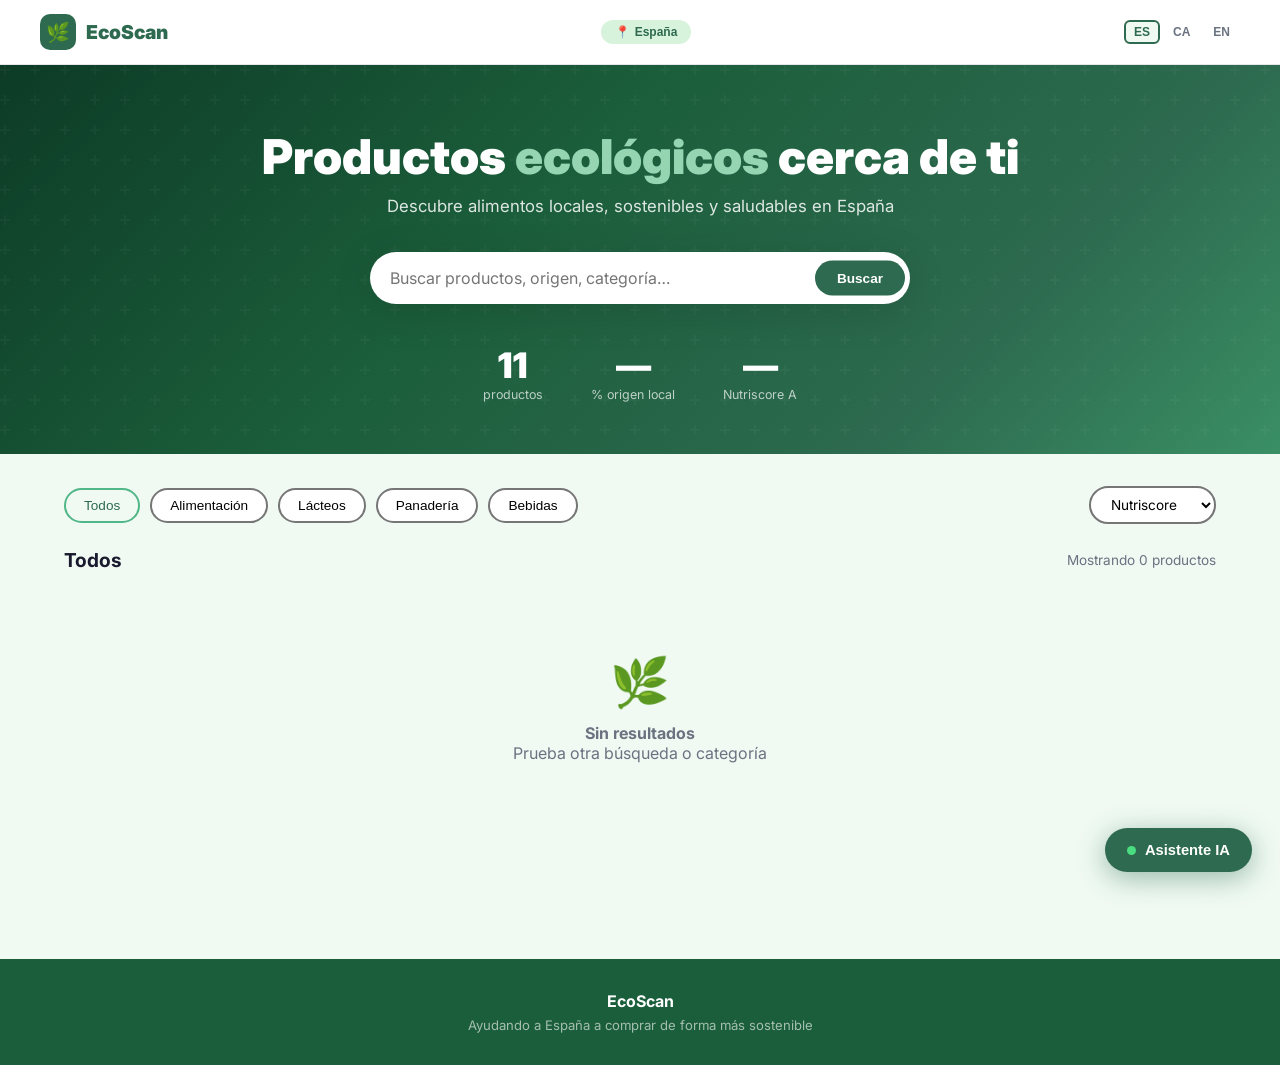
==== commit b8386f01: "feat: WCAG 2.2 AA accessibility improvements - Add skip-to-main link, visually-hidden utility class " ====
--- a/frontend/index.html
+++ b/frontend/index.html
@@ -16,18 +16,21 @@
 
 <body>
 
+    <a class="skip-link" href="#main-content">Saltar al contenido principal</a>
+
     <!-- ── Header ── -->
     <header>
         <div class="hinner">
-            <a class="logo" href="#">
-                <div class="logo-box">🌿</div>
+            <a class="logo" href="/" aria-label="EcoScan – inicio">
+                <div class="logo-box" aria-hidden="true">🌿</div>
                 <span data-i18n="app_name">EcoScan</span>
             </a>
-            <button class="loc-badge" id="locBadge" onclick="requestGeolocation()">📍 España</button>
-            <div class="lang-sw">
-                <button class="lang-btn active" data-lang="es">ES</button>
-                <button class="lang-btn" data-lang="ca">CA</button>
-                <button class="lang-btn" data-lang="en">EN</button>
+            <button class="loc-badge" id="locBadge" onclick="requestGeolocation()" aria-haspopup="dialog"
+                aria-label="Cambiar ubicación: España"><span aria-hidden="true">📍</span> España</button>
+            <div class="lang-sw" role="group" aria-label="Seleccionar idioma">
+                <button class="lang-btn active" data-lang="es" aria-label="Español" aria-pressed="true">ES</button>
+                <button class="lang-btn" data-lang="ca" aria-label="Català" aria-pressed="false">CA</button>
+                <button class="lang-btn" data-lang="en" aria-label="English" aria-pressed="false">EN</button>
             </div>
         </div>
     </header>
@@ -36,38 +39,43 @@
     <section class="hero">
         <h1 data-i18n="hero_title">Productos <span>ecológicos</span> cerca de ti</h1>
         <p data-i18n="hero_sub">Descubre alimentos locales, sostenibles y saludables en España</p>
-        <div class="search-wrap">
+        <div class="search-wrap" role="search">
+            <label for="searchInput" class="visually-hidden"><span data-i18n="search_btn">Buscar</span></label>
             <input id="searchInput" type="text" data-i18n="search_ph" placeholder="Buscar productos, origen, categoría…"
                 autocomplete="off" />
             <button id="searchBtn" class="search-btn" data-i18n="search_btn">Buscar</button>
         </div>
-        <div class="hero-stats">
+        <div class="hero-stats" role="group" aria-label="Estadísticas del catálogo">
             <div class="hstat">
-                <div class="hstat-v" id="statN">11</div>
-                <div class="hstat-l" data-i18n="stat_n">productos</div>
+                <div class="hstat-v" id="statN" aria-describedby="statNLabel">11</div>
+                <div class="hstat-l" id="statNLabel" data-i18n="stat_n">productos</div>
             </div>
             <div class="hstat">
-                <div class="hstat-v" id="statLocal">—</div>
-                <div class="hstat-l" data-i18n="stat_local">% origen local</div>
+                <div class="hstat-v" id="statLocal" aria-describedby="statLocalLabel">—</div>
+                <div class="hstat-l" id="statLocalLabel" data-i18n="stat_local">% origen local</div>
             </div>
             <div class="hstat">
-                <div class="hstat-v" id="statNS">—</div>
-                <div class="hstat-l" data-i18n="stat_ns">Nutriscore A</div>
+                <div class="hstat-v" id="statNS" aria-describedby="statNSLabel">—</div>
+                <div class="hstat-l" id="statNSLabel" data-i18n="stat_ns">Nutriscore A</div>
             </div>
         </div>
     </section>
 
     <!-- ── Main content ── -->
-    <main class="main">
+    <main class="main" id="main-content">
         <!-- Filter chips -->
-        <div class="filters">
-            <button class="chip on" data-cat="all" onclick="setCat('all')" data-i18n="filters_all">Todos</button>
-            <button class="chip" data-cat="Alimentación" onclick="setCat('Alimentación')"
-                data-i18n="cat_food">Alimentación</button>
-            <button class="chip" data-cat="Lácteos" onclick="setCat('Lácteos')" data-i18n="cat_dairy">Lácteos</button>
-            <button class="chip" data-cat="Panadería" onclick="setCat('Panadería')"
-                data-i18n="cat_bakery">Panadería</button>
-            <button class="chip" data-cat="Bebidas" onclick="setCat('Bebidas')" data-i18n="cat_drinks">Bebidas</button>
+        <div class="filters" role="group" aria-label="Filtrar por categoría">
+            <button class="chip on" data-cat="all" onclick="setCat('all')" data-i18n="filters_all"
+                aria-pressed="true">Todos</button>
+            <button class="chip" data-cat="Alimentación" onclick="setCat('Alimentación')" data-i18n="cat_food"
+                aria-pressed="false">Alimentación</button>
+            <button class="chip" data-cat="Lácteos" onclick="setCat('Lácteos')" data-i18n="cat_dairy"
+                aria-pressed="false">Lácteos</button>
+            <button class="chip" data-cat="Panadería" onclick="setCat('Panadería')" data-i18n="cat_bakery"
+                aria-pressed="false">Panadería</button>
+            <button class="chip" data-cat="Bebidas" onclick="setCat('Bebidas')" data-i18n="cat_drinks"
+                aria-pressed="false">Bebidas</button>
+            <label for="sortSel" class="visually-hidden" data-i18n="sort_label">Ordenar:</label>
             <select id="sortSel" class="sort">
                 <option value="ns" data-i18n="sort_ns">Nutriscore</option>
                 <option value="prox" data-i18n="sort_prox">Proximidad</option>
@@ -76,20 +84,21 @@
         </div>
 
         <!-- IA Filter chips-->
-        <h6 class="filters_ai hidden" id="filters_ia-component">
-            <span class="filters_ai-title"> 
+        <div class="filters_ai hidden" id="filters_ia-component" role="group"
+            aria-label="Filtros aplicados por el asistente">
+            <span class="filters_ai-title">
                 <span data-i18n="filters_ia-title">Filtros IA</span> :
             </span>
-        </h6>
+        </div>
 
         <!-- Count row -->
         <div class="sh">
-            <h2 data-i18n="filters_all">Todos</h2>
-            <span class="sh-count" id="count"></span>
+            <h2 id="results-heading" data-i18n="filters_all">Todos</h2>
+            <span class="sh-count" id="count" role="status" aria-live="polite" aria-atomic="true"></span>
         </div>
 
         <!-- Product grid -->
-        <div class="grid" id="grid"></div>
+        <div class="grid" id="grid" aria-label="Productos" aria-busy="true"></div>
 
         <!-- Pagination -->
         <div class="pag" id="pagination"></div>
@@ -102,68 +111,79 @@
     </footer>
 
     <!-- ── FAB ── -->
-    <button id="fab" class="fab">
-        <div class="fab-dot"></div>
+    <button id="fab" class="fab" aria-expanded="false" aria-controls="chatPanel" aria-haspopup="dialog">
+        <div class="fab-dot" aria-hidden="true"></div>
         <span data-i18n="fab">Asistente IA</span>
     </button>
 
     <!-- ── Chat panel ── -->
-    <div id="chatPanel" class="chat">
+    <!-- ── Chat panel ── -->
+    <div id="chatPanel" class="chat" role="dialog" aria-modal="true" aria-labelledby="chatTitle" aria-hidden="true">
         <div class="chat-head">
-            <div>🌿</div>
+            <div aria-hidden="true">🌿</div>
             <div class="chat-head-txt">
-                <h3 data-i18n="chat_title">Asistente EcoScan</h3>
+                <h3 id="chatTitle" data-i18n="chat_title">Asistente EcoScan</h3>
                 <p data-i18n="chat_sub">Alimentado por Gemini AI</p>
             </div>
             <div class="chat-head-actions">
-                <button id="chatNewBtn" class="chat-head-btn" title="Nueva conversación">＋</button>
-                <button id="chatHistBtn" class="chat-head-btn" title="Historial">💬</button>
-                <button id="chatClose" class="chat-close">✕</button>
-            </div>
-        </div>
-        <div class="chat-msgs" id="chatMsgs"></div>
-        <div id="chatHistoryPanel" class="chat-history"></div>
+                <button id="chatNewBtn" class="chat-head-btn" aria-label="Nueva conversación">＋</button>
+                <button id="chatHistBtn" class="chat-head-btn" aria-label="Historial de conversaciones">💬</button>
+                <button id="chatClose" class="chat-close" aria-label="Cerrar asistente">✕</button>
+            </div>
+        </div>
+        <div class="chat-msgs" id="chatMsgs" aria-live="polite" aria-label="Mensajes del chat"></div>
+        <div id="chatHistoryPanel" class="chat-history" aria-label="Historial de conversaciones"></div>
         <div class="chat-inp">
+            <label for="chatInput" class="visually-hidden" data-i18n="chat_ph">Pregunta sobre productos
+                ecológicos…</label>
             <input id="chatInput" type="text" data-i18n="chat_ph" placeholder="Pregunta sobre productos ecológicos…"
                 autocomplete="off" />
-            <button id="sendBtn" class="send-btn">➤</button>
+            <button id="sendBtn" class="send-btn" aria-label="Enviar mensaje">➤</button>
         </div>
     </div>
 
     <!-- ── Product detail modal ── -->
-    <div id="productModal" class="pm-overlay">
-        <div class="pm-backdrop" onclick="closeProductModal()"></div>
+    <div id="productModal" class="pm-overlay" role="dialog" aria-modal="true" aria-labelledby="pmTitle"
+        aria-hidden="true">
+        <div class="pm-backdrop" onclick="closeProductModal()" aria-hidden="true"></div>
         <div class="pm-card">
-            <button class="pm-close-btn" onclick="closeProductModal()">✕</button>
+            <button class="pm-close-btn" onclick="closeProductModal()" aria-label="Cerrar ficha del producto">✕</button>
             <div class="pm-img-col" id="pmImgCol"></div>
             <div class="pm-info-col" id="pmInfoCol"></div>
             <div class="pm-chat-col">
-                <div class="pm-chat-head">💬 <span data-i18n="chat_title">Asistente EcoScan</span></div>
-                <div class="pm-chat-msgs" id="pmChatMsgs"></div>
+                <div class="pm-chat-head" aria-hidden="true">💬 <span data-i18n="chat_title">Asistente EcoScan</span>
+                </div>
+                <div class="pm-chat-msgs" id="pmChatMsgs" aria-live="polite" aria-label="Chat sobre el producto"></div>
                 <div class="pm-chat-inp">
+                    <label for="pmChatInput" class="visually-hidden" data-i18n="chat_ph">Pregunta sobre productos
+                        ecológicos…</label>
                     <input id="pmChatInput" type="text" autocomplete="off" />
-                    <button id="pmSendBtn" class="send-btn">➤</button>
+                    <button id="pmSendBtn" class="send-btn" aria-label="Enviar mensaje">➤</button>
                 </div>
             </div>
         </div>
     </div>
 
     <!-- ── Location picker modal ── -->
-    <div id="locOverlay" class="overlay">
+    <div id="locOverlay" class="overlay" role="dialog" aria-modal="true" aria-labelledby="locModalTitle">
         <div class="modal">
-            <h2>📍 Tu ubicación</h2>
+            <h2 id="locModalTitle"><span aria-hidden="true">📍</span> Tu ubicación</h2>
             <p>Ordena los productos por cercanía usando tu ubicación o introduce una ciudad manualmente.</p>
             <div class="mbtn-row" style="margin-bottom:16px">
-                <button class="btn-p" onclick="locUseGeo()">📡 Usar mi ubicación</button>
+                <button class="btn-p" onclick="locUseGeo()"><span aria-hidden="true">📡</span> Usar mi
+                    ubicación</button>
                 <button class="btn-p" style="background:#9CA3AF" onclick="closeLocModal()">Cancelar</button>
             </div>
             <div class="loc-manual">
                 <div class="loc-manual-label">O introduce una ciudad:</div>
                 <div class="loc-manual-row">
-                    <input id="locCityInput" type="text" placeholder="Ej: Palma de Mallorca" autocomplete="off" />
-                    <button class="btn-p" style="flex:0;padding:10px 18px" onclick="locUseCity()">→</button>
+                    <label for="locCityInput" class="visually-hidden">Ciudad</label>
+                    <input id="locCityInput" type="text" placeholder="Ej: Palma de Mallorca"
+                        autocomplete="address-level2" />
+                    <button class="btn-p" style="flex:0;padding:10px 18px" onclick="locUseCity()"
+                        aria-label="Buscar ciudad">→</button>
                 </div>
-                <div id="locCityError" class="loc-city-error"></div>
+                <div id="locCityError" class="loc-city-error" role="alert"></div>
             </div>
         </div>
     </div>
@@ -172,7 +192,7 @@
     <script src="js/i18n.js?v=3"></script>
     <script src="js/data.js?v=3"></script>
     <script src="js/geo.js?v=3"></script>
-    <script src="js/render.js?v=2"></script>
+    <script src="js/render.js?v=3"></script>
     <script src="js/api.js?v=2"></script>
     <script src="js/chat.js?v=2"></script>
     <script src="js/modal.js?v=3"></script>
--- a/frontend/css/styles.css
+++ b/frontend/css/styles.css
@@ -11,6 +11,7 @@
     --g700: #2D6A4F;
     --g500: #52B788;
     --g300: #95D5B2;
+    --g200: #74C69D;
     --g100: #D8F3DC;
     --g50: #F0FAF3;
     --sa: #038141;
@@ -23,8 +24,47 @@
     --text: #1A1A2E;
     --muted: #6B7280;
     --border: #E5E7EB;
+    --border-ui: #767676;
     --sh: 0 2px 12px rgba(0, 0, 0, .07);
     --shl: 0 8px 40px rgba(0, 0, 0, .13)
+}
+
+/* ── Accessibility utilities ── */
+.visually-hidden {
+    position: absolute;
+    width: 1px;
+    height: 1px;
+    padding: 0;
+    margin: -1px;
+    overflow: hidden;
+    clip: rect(0, 0, 0, 0);
+    white-space: nowrap;
+    border: 0
+}
+
+.skip-link {
+    position: absolute;
+    top: -100%;
+    left: 0;
+    z-index: 9999;
+    padding: 12px 20px;
+    background: var(--g700);
+    color: #fff;
+    font-weight: 700;
+    font-size: .9rem;
+    text-decoration: none;
+    border-radius: 0 0 8px 0;
+    transition: top .15s
+}
+
+.skip-link:focus {
+    top: 0
+}
+
+/* ── Global focus ring ── */
+:focus-visible {
+    outline: 3px solid var(--g700);
+    outline-offset: 2px
 }
 
 body {
@@ -88,7 +128,10 @@
     cursor: pointer;
     transition: background .15s
 }
-.loc-badge:hover { background: var(--g300) }
+
+.loc-badge:hover {
+    background: var(--g300)
+}
 
 .cfg-btn {
     background: none;
@@ -127,7 +170,7 @@
 
 .lang-btn.active,
 .lang-btn:hover {
-    border-color: var(--g300);
+    border-color: var(--g700);
     background: var(--g50);
     color: var(--g700)
 }
@@ -183,6 +226,11 @@
     font-family: 'Inter', sans-serif;
     box-shadow: var(--shl);
     outline: none
+}
+
+.search-wrap input:focus-visible {
+    outline: 3px solid var(--g900);
+    outline-offset: 2px
 }
 
 .search-btn {
@@ -253,7 +301,7 @@
     margin-bottom: 24px;
 }
 
-.filters_ai-title{
+.filters_ai-title {
     white-space: nowrap;
     display: inline-block;
 }
@@ -261,7 +309,7 @@
 .chip {
     padding: 8px 18px;
     border-radius: 50px;
-    border: 2px solid var(--border);
+    border: 2px solid var(--border-ui);
     background: #fff;
     cursor: pointer;
     font-size: .85rem;
@@ -296,12 +344,11 @@
     margin-left: auto;
     padding: 8px 16px;
     border-radius: 50px;
-    border: 2px solid var(--border);
+    border: 2px solid var(--border-ui);
     background: #fff;
     font-family: 'Inter', sans-serif;
     font-size: .85rem;
-    cursor: pointer;
-    outline: none
+    cursor: pointer
 }
 
 .sh {
@@ -323,8 +370,13 @@
 
 /* ── Skeleton ── */
 @keyframes shimmer {
-    0%   { background-position: -200% 0 }
-    100% { background-position:  200% 0 }
+    0% {
+        background-position: -200% 0
+    }
+
+    100% {
+        background-position: 200% 0
+    }
 }
 
 .skel {
@@ -334,18 +386,43 @@
     border-radius: 6px
 }
 
-.card-skel { pointer-events: none }
+.card-skel {
+    pointer-events: none
+}
 
 .grid-loading {
     opacity: .45;
     pointer-events: none;
     transition: opacity .2s
 }
-.skel-img    { width: 2rem; height: 2rem; flex-shrink: 0; border-radius: 6px }
-.skel-line   { height: 12px; border-radius: 4px }
-.skel-rating { height: 32px; margin: 0 0 2px }
-.skel-score  { height: 48px; flex: 1; border-radius: 8px }
-.skel-dist   { height: 36px; margin: 8px 18px }
+
+.skel-img {
+    width: 2rem;
+    height: 2rem;
+    flex-shrink: 0;
+    border-radius: 6px
+}
+
+.skel-line {
+    height: 12px;
+    border-radius: 4px
+}
+
+.skel-rating {
+    height: 32px;
+    margin: 0 0 2px
+}
+
+.skel-score {
+    height: 48px;
+    flex: 1;
+    border-radius: 8px
+}
+
+.skel-dist {
+    height: 36px;
+    margin: 8px 18px
+}
 
 /* ── Pagination ── */
 .pag {
@@ -377,6 +454,11 @@
     color: var(--g700)
 }
 
+.pag-btn:focus-visible {
+    outline: 3px solid var(--g700);
+    outline-offset: 2px
+}
+
 .pag-btn.active {
     background: var(--g700);
     color: #fff;
@@ -417,6 +499,13 @@
     border: 1px solid transparent
 }
 
+.card:focus-visible {
+    outline: none;
+    box-shadow: 0 0 0 3px var(--g700), var(--shl);
+    transform: translateY(-5px);
+    border-color: var(--g100)
+}
+
 .card:hover {
     transform: translateY(-5px);
     box-shadow: var(--shl);
@@ -431,19 +520,36 @@
     border-bottom: 1px solid var(--border)
 }
 
-.p-emoji {
-    font-size: 2.8rem;
-    line-height: 1;
-    flex-shrink: 0
-}
-
-.p-img {
+.p-media {
+    position: relative;
     width: 4rem;
     height: 4rem;
+    flex-shrink: 0;
+    display: flex;
+    align-items: center;
+    justify-content: center;
+    border-radius: 6px;
+    background: #f9fafb
+}
+
+.p-emoji {
+    font-size: 2.4rem;
+    line-height: 1
+}
+
+.p-img {
+    position: absolute;
+    inset: 0;
+    width: 100%;
+    height: 100%;
     object-fit: contain;
     border-radius: 6px;
-    flex-shrink: 0;
-    background: #f9fafb
+    opacity: 0;
+    transition: opacity .25s ease
+}
+
+.p-img.loaded {
+    opacity: 1
 }
 
 .p-meta {
@@ -501,7 +607,7 @@
 .scores-row {
     padding: 12px 18px;
     display: flex;
-    align-items: flex-end;
+    align-items: start;
     gap: 14px;
     border-bottom: 1px solid var(--border)
 }
@@ -536,7 +642,7 @@
     font-size: .7rem;
     font-weight: 800;
     color: #fff;
-    opacity: .3;
+    opacity: .5;
     transition: .2s
 }
 
@@ -670,6 +776,11 @@
 .fab:hover {
     background: var(--g900);
     transform: scale(1.04)
+}
+
+.fab:focus-visible {
+    outline: 3px solid #fff;
+    outline-offset: 3px
 }
 
 .fab-dot {
@@ -798,11 +909,20 @@
     border-radius: 12px;
     padding: 10px 14px;
     cursor: pointer;
-    transition: background .15s
+    transition: background .15s;
+    width: 100%;
+    text-align: left;
+    font-family: 'Inter', sans-serif;
+    color: var(--text)
 }
 
 .chat-hist-item:hover {
     background: var(--g100)
+}
+
+.chat-hist-item:focus-visible {
+    outline: 3px solid var(--g700);
+    outline-offset: 2px
 }
 
 .chi-title {
@@ -850,17 +970,32 @@
     border-bottom-left-radius: 4px
 }
 
-.msg.bot p { margin: 0 0 6px }
-.msg.bot p:last-child { margin-bottom: 0 }
+.msg.bot p {
+    margin: 0 0 6px
+}
+
+.msg.bot p:last-child {
+    margin-bottom: 0
+}
+
 .tool-progress {
     color: #6B7280;
     font-style: italic;
     animation: tool-pulse 1.4s ease-in-out infinite;
 }
+
 @keyframes tool-pulse {
-    0%, 100% { opacity: 1 }
-    50%       { opacity: 0.35 }
-}
+
+    0%,
+    100% {
+        opacity: 1
+    }
+
+    50% {
+        opacity: 0.35
+    }
+}
+
 .chat-product-link {
     background: var(--g100);
     border: 1px solid var(--g300);
@@ -887,9 +1022,19 @@
     margin: 4px 0 6px;
     padding-left: 18px
 }
-.msg.bot li { margin-bottom: 3px }
-.msg.bot strong { font-weight: 700; color: var(--g900) }
-.msg.bot em { font-style: italic }
+
+.msg.bot li {
+    margin-bottom: 3px
+}
+
+.msg.bot strong {
+    font-weight: 700;
+    color: var(--g900)
+}
+
+.msg.bot em {
+    font-style: italic
+}
 
 .msg.user {
     background: var(--g700);
@@ -918,6 +1063,11 @@
 
 .chat-inp input:focus {
     border-color: var(--g500)
+}
+
+.chat-inp input:focus-visible {
+    outline: 3px solid var(--g700);
+    outline-offset: 2px
 }
 
 .send-btn {
@@ -935,6 +1085,11 @@
 
 .send-btn:hover {
     background: var(--g900)
+}
+
+.send-btn:focus-visible {
+    outline: 3px solid var(--g900);
+    outline-offset: 2px
 }
 
 .typing {
@@ -1039,9 +1194,28 @@
     background: var(--g900)
 }
 
-.loc-manual { border-top: 1px solid var(--border); padding-top: 16px }
-.loc-manual-label { font-size: .8rem; color: var(--muted); margin-bottom: 8px; font-weight: 600 }
-.loc-manual-row { display: flex; gap: 8px }
+.btn-p:focus-visible {
+    outline: 3px solid var(--g900);
+    outline-offset: 2px
+}
+
+.loc-manual {
+    border-top: 1px solid var(--border);
+    padding-top: 16px
+}
+
+.loc-manual-label {
+    font-size: .8rem;
+    color: var(--muted);
+    margin-bottom: 8px;
+    font-weight: 600
+}
+
+.loc-manual-row {
+    display: flex;
+    gap: 8px
+}
+
 .loc-manual-row input {
     flex: 1;
     border: 1.5px solid var(--border);
@@ -1051,10 +1225,36 @@
     font-size: .9rem;
     outline: none
 }
-.loc-manual-row input:focus { border-color: var(--g700) }
-.loc-city-error { font-size: .8rem; color: #ef4444; margin-top: 6px; min-height: 18px }
+
+.loc-manual-row input:focus {
+    border-color: var(--g700)
+}
+
+.loc-manual-row input:focus-visible {
+    outline: 3px solid var(--g700);
+    outline-offset: 2px
+}
+
+.loc-city-error {
+    font-size: .8rem;
+    color: #ef4444;
+    margin-top: 6px;
+    min-height: 18px
+}
 
 /* ── Footer ── */
+/* ── Reduced motion ── */
+@media (prefers-reduced-motion: reduce) {
+
+    *,
+    *::before,
+    *::after {
+        animation-duration: .01ms !important;
+        animation-iteration-count: 1 !important;
+        transition-duration: .01ms !important
+    }
+}
+
 footer {
     background: var(--g900);
     color: #fff;
@@ -1086,21 +1286,24 @@
     position: fixed;
     inset: 0;
     z-index: 300;
-    display: none;
+    display: flex;
     align-items: center;
     justify-content: center;
-    padding: 20px
+    padding: 20px;
+    opacity: 0;
+    pointer-events: none;
+    transition: opacity .18s ease
 }
 
 .pm-overlay.open {
-    display: flex
+    opacity: 1;
+    pointer-events: all
 }
 
 .pm-backdrop {
     position: absolute;
     inset: 0;
-    background: rgba(0, 0, 0, .55);
-    backdrop-filter: blur(3px)
+    background: rgba(0, 0, 0, .55)
 }
 
 .pm-card {
@@ -1114,7 +1317,14 @@
     height: 85vh;
     display: grid;
     grid-template-columns: 260px 1fr 320px;
-    box-shadow: 0 25px 60px rgba(0, 0, 0, .3)
+    box-shadow: 0 25px 60px rgba(0, 0, 0, .3);
+    transform: translateY(12px) scale(.98);
+    transition: transform .18s ease;
+    will-change: transform
+}
+
+.pm-overlay.open .pm-card {
+    transform: translateY(0) scale(1)
 }
 
 .pm-close-btn {
@@ -1141,6 +1351,7 @@
 }
 
 .pm-img-col {
+    position: relative;
     background: var(--g50);
     display: flex;
     align-items: center;
@@ -1150,10 +1361,18 @@
 }
 
 .pm-img {
+    position: absolute;
+    inset: 0;
     width: 100%;
     height: 100%;
     object-fit: contain;
-    padding: 24px
+    padding: 24px;
+    opacity: 0;
+    transition: opacity .25s ease
+}
+
+.pm-img.loaded {
+    opacity: 1
 }
 
 .pm-emoji-large {
@@ -1352,6 +1571,11 @@
     border-color: var(--g500)
 }
 
+.pm-chat-inp input:focus-visible {
+    outline: 3px solid var(--g700);
+    outline-offset: 2px
+}
+
 @media (max-width: 768px) {
     .pm-card {
         grid-template-columns: 1fr;
